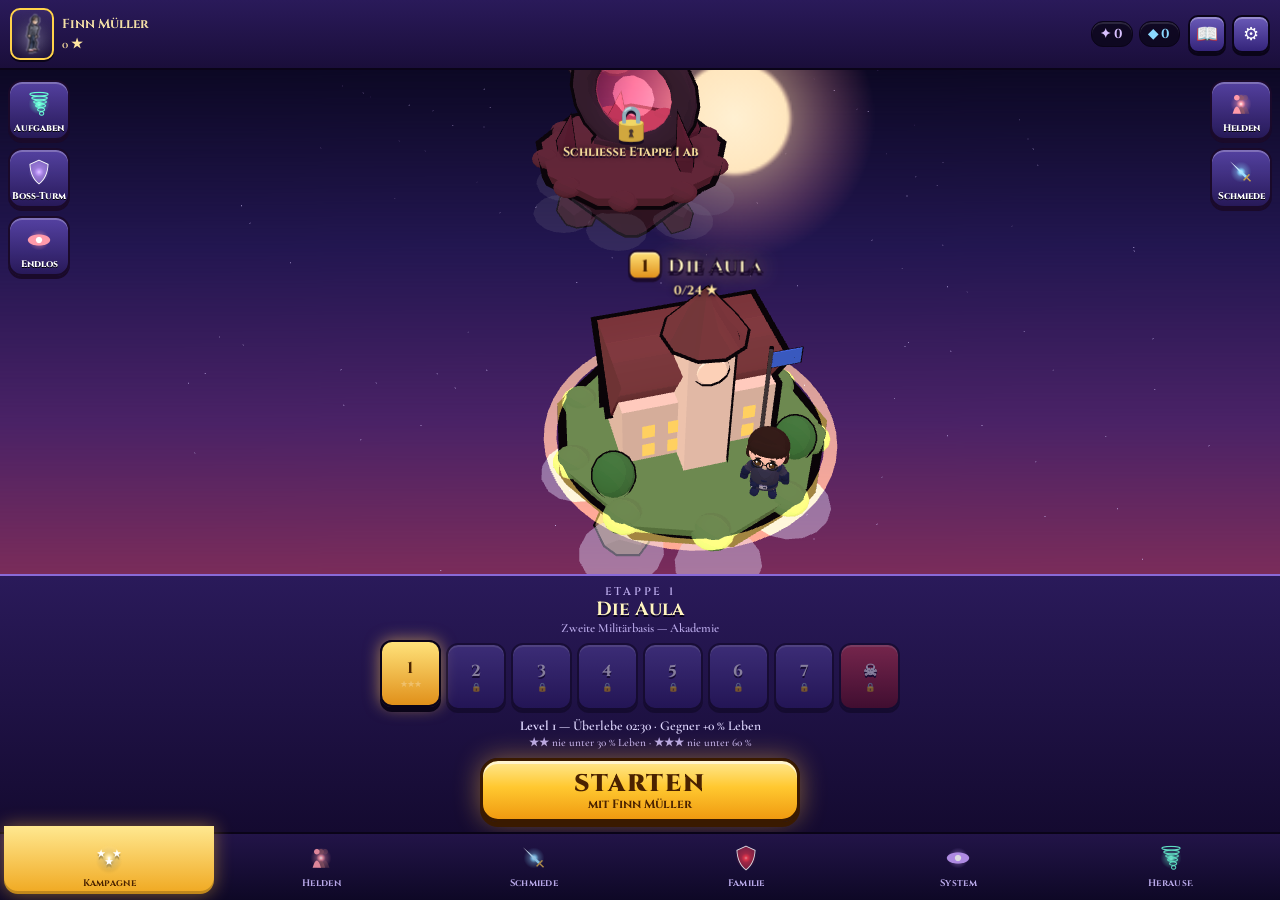
==== nachtfall/index.html @ ca260677 "Nachtfall: animierte 3D-Figuren fuer Helden, Begleiter und menschliche Bosse KayKit-Koerper (Kay Lou" ====
<!DOCTYPE html>
<html lang="de">
<head>
<meta charset="utf-8">
<title>Nachtfall — Blut · Schatten · Qi</title>
<meta name="viewport" content="width=device-width, initial-scale=1, maximum-scale=1, user-scalable=no, viewport-fit=cover">
<meta name="description" content="Nachtfall – ein Dark-Fantasy-Survivors-Spiel mit vielen Helden, Blut-, Schatten- und Qi-Kräften.">
<meta name="theme-color" content="#07040a">
<meta name="mobile-web-app-capable" content="yes">
<meta name="apple-mobile-web-app-capable" content="yes">
<meta name="apple-mobile-web-app-status-bar-style" content="black-translucent">
<meta name="apple-mobile-web-app-title" content="Nachtfall">
<link rel="manifest" href="manifest.webmanifest">
<link rel="apple-touch-icon" href="icons/apple-touch-icon.png">
<link rel="icon" href="icons/icon-192.png">
<link rel="stylesheet" href="style.css?v=1">
</head>
<body>
<canvas id="game"></canvas>
<div id="ui"></div>
<div id="boot"><div class="boot-title">NACHTFALL</div><div class="boot-sub" id="bootMsg">Die Nacht bricht herein …</div></div>
<!--SCRIPTS-->
<script src="src/00-core.js?v=4"></script>
<script src="src/01-artkit.js?v=4"></script>
<script src="src/02-heroes.js?v=4"></script>
<script src="src/03-enemies-art.js?v=4"></script>
<script src="src/04-world-art.js?v=4"></script>
<script src="src/05-data.js?v=4"></script>
<script src="src/06-fx.js?v=4"></script>
<script src="src/07-abilities.js?v=4"></script>
<script src="src/08-enemies.js?v=4"></script>
<script src="src/09-game.js?v=4"></script>
<script src="src/10-render.js?v=4"></script>
<script src="src/11-ui.js?v=4"></script>
<script src="src/13-finn.js?v=4"></script>
<script src="src/14-story-art.js?v=4"></script>
<script src="src/15-story.js?v=4"></script>
<script src="src/16-story-ui.js?v=4"></script>
<script src="src/17-companions.js?v=4"></script>
<script src="src/18-bible.js?v=4"></script>
<script src="src/19-draco.js?v=4"></script>
<script src="src/20-ulti.js?v=4"></script>
<script src="src/21-finn-arcade.js?v=4"></script>
<script src="src/22-helden.js?v=4"></script>
<script src="src/23-helden2.js?v=4"></script>
<script src="src/24-kampagne.js?v=4"></script>
<script src="src/25-drei.js?v=4"></script>
<script src="src/26-karte.js?v=4"></script>
<script src="src/27-evo.js?v=4"></script>
<script src="src/28-figuren.js?v=4"></script>
<script src="src/12-main.js?v=4"></script>
<!--/SCRIPTS-->
<script type="importmap">{"imports":{"three":"./vendor/three.module.min.js","three/addons/":"./vendor/addons/"}}</script>
<script type="module">import * as T3 from 'three'; import { GLTFLoader } from 'three/addons/loaders/GLTFLoader.js'; import * as SkU from 'three/addons/utils/SkeletonUtils.js'; window.THREE = T3; window.GLTFLoader = GLTFLoader; window.SkeletonUtils = SkU; window.dispatchEvent(new Event('three-ready'));</script>
<script>
  if ('serviceWorker' in navigator && location.protocol === 'https:') {
    window.addEventListener('load', function () { navigator.serviceWorker.register('sw.js').catch(function(){}); });
  }
</script>
</body>
</html>
---- nachtfall/style.css ----
@font-face { font-family: 'Cinzel'; src: url(fonts/cinzel.woff2) format('woff2'); font-weight: 400 900; font-display: swap; }
@font-face { font-family: 'Cormorant Garamond'; src: url(fonts/cormorant-700.woff2) format('woff2'); font-weight: 300 700; font-display: swap; }
/* Formen freischalten (Heldenansicht) */
.evlist { display: flex; flex-direction: column; gap: 5px; }
.evrow { display: flex; align-items: center; gap: 8px; padding: 5px 8px; border-radius: 10px; background: rgba(10,4,20,.55); border: 1px solid rgba(140,110,220,.25); }
.evrow.on { border-color: rgba(255,210,90,.45); }
.evrow > i { width: 10px; height: 10px; border-radius: 50%; flex: none; }
.evrow > div { flex: 1; min-width: 0; display: flex; flex-direction: column; line-height: 1.2; }
.evrow b { font-family: 'Cinzel', serif; font-size: 13px; color: #b8b0c8; }
.evrow small { font-size: 11.5px; color: var(--dim); }
.evok { color: #7aff9a; font-weight: 900; }
.evlk { font-size: 12px; color: #c8b0b0; white-space: nowrap; }
.evrow .btn { width: auto !important; flex: none; margin: 0 !important; padding: 5px 10px !important; font-size: 11.5px !important; line-height: 1.25; }
.evrow .btn small { font-size: 11px; }

:root {
  --bg: #07040a; --panel: #150b16; --panel2: #1f1020; --line: #5a2a36; --gold: #d8b36a; --gold2: #f3dfa6;
  --blood: #ff3a4e; --shadow: #a77bff; --qi: #4ff0cc; --text: #efe3d6; --dim: #a8969c;
  --safe-t: env(safe-area-inset-top, 0px); --safe-b: env(safe-area-inset-bottom, 0px);
  --safe-l: env(safe-area-inset-left, 0px); --safe-r: env(safe-area-inset-right, 0px);
}
* { margin: 0; padding: 0; box-sizing: border-box; -webkit-tap-highlight-color: transparent; }
html, body { width: 100%; height: 100%; overflow: hidden; background: var(--bg); color: var(--text);
  overscroll-behavior: none; touch-action: none; -webkit-user-select: none; user-select: none;
  font-family: 'Cormorant Garamond', Georgia, serif; font-weight: 600; }
body { position: fixed; inset: 0; }
canvas#game { position: absolute; inset: 0; display: block; touch-action: none; }
#ui { position: absolute; inset: 0; pointer-events: none; z-index: 5; }
#ui .screen, #ui button, #ui .interactive { pointer-events: auto; }
h1, h2, h3, .cinzel { font-family: 'Cinzel', serif; letter-spacing: .06em; }

/* ------------------------------------------------ Boot */
#boot { position: absolute; inset: 0; z-index: 50; display: flex; flex-direction: column; align-items: center; justify-content: center; gap: 14px;
  background: radial-gradient(120% 80% at 50% 30%, #2a0a18 0%, #0b0410 55%, #040206 100%); transition: opacity .6s; }
#boot.hide { opacity: 0; pointer-events: none; }
.boot-title { font-family: 'Cinzel', serif; font-weight: 800; font-size: 44px; letter-spacing: .18em;
  background: linear-gradient(180deg, #fff1d8 0%, #e0b060 45%, #8a1020 100%); -webkit-background-clip: text; background-clip: text; color: transparent;
  filter: drop-shadow(0 0 18px rgba(255,40,70,.45)); }
.boot-sub { color: var(--dim); letter-spacing: .12em; font-size: 16px; }

/* ------------------------------------------------ Grundbausteine */
.screen { position: absolute; inset: 0; display: flex; flex-direction: column; align-items: center; overflow-y: auto; -webkit-overflow-scrolling: touch;
  padding: calc(16px + var(--safe-t)) calc(16px + var(--safe-r)) calc(16px + var(--safe-b)) calc(16px + var(--safe-l)); touch-action: pan-y; }
.screen.dim { background: radial-gradient(120% 90% at 50% 20%, rgba(40,6,20,.72) 0%, rgba(6,2,8,.9) 70%); backdrop-filter: blur(2px); -webkit-backdrop-filter: blur(2px); }
.btn { font-family: 'Cinzel', serif; font-weight: 700; letter-spacing: .08em; color: var(--gold2); font-size: 17px;
  background: linear-gradient(180deg, #3a1420 0%, #1e0a12 100%); border: 1.5px solid #8a5a3a; border-radius: 10px;
  padding: 13px 22px; min-height: 50px; box-shadow: 0 0 0 1px #1a0508 inset, 0 6px 18px rgba(0,0,0,.5), 0 0 22px rgba(255,40,70,.12);
  cursor: pointer; transition: transform .08s, box-shadow .2s, filter .2s; text-shadow: 0 1px 0 #000; }
.btn:active { transform: scale(.97); filter: brightness(1.25); }
.btn.primary { background: linear-gradient(180deg, #8a1020 0%, #4a0612 100%); border-color: #e0b060; color: #fff4dc;
  box-shadow: 0 0 0 1px #2a0006 inset, 0 8px 22px rgba(0,0,0,.6), 0 0 28px rgba(255,40,70,.35); }
.btn.small { font-size: 13px; padding: 8px 12px; min-height: 38px; }
.btn.ghost { background: rgba(20,8,16,.6); }
.btn[disabled] { opacity: .45; filter: grayscale(.6); }
.panel { background: linear-gradient(180deg, rgba(34,14,26,.94), rgba(14,6,12,.96)); border: 1px solid #5a3040; border-radius: 14px;
  box-shadow: 0 0 0 1px rgba(0,0,0,.6) inset, 0 12px 40px rgba(0,0,0,.6); }
.tag { display: inline-block; font-family: 'Cinzel', serif; font-size: 10.5px; letter-spacing: .1em; padding: 2px 7px; border-radius: 20px; border: 1px solid currentColor; font-weight: 700; }
.t-blood { color: var(--blood); } .t-shadow { color: var(--shadow); } .t-qi { color: var(--qi); } .t-none { color: var(--gold); }
.row { display: flex; gap: 10px; align-items: center; }

/* ------------------------------------------------ Titel */
#title { justify-content: space-between; background: linear-gradient(180deg, rgba(6,2,8,.2) 0%, rgba(6,2,8,0) 30%, rgba(6,2,8,.55) 70%, rgba(6,2,8,.92) 100%); }
.logo { margin-top: 5vh; text-align: center; }
.logo h1 { font-size: clamp(46px, 13vw, 84px); font-weight: 800; letter-spacing: .14em; line-height: 1;
  background: linear-gradient(180deg, #fff6e4 0%, #f0c070 38%, #b01830 72%, #4a0610 100%); -webkit-background-clip: text; background-clip: text; color: transparent;
  filter: drop-shadow(0 0 22px rgba(255,30,60,.5)) drop-shadow(0 4px 0 rgba(0,0,0,.8)); }
.logo .sub { margin-top: 10px; font-family: 'Cinzel', serif; font-size: 13px; letter-spacing: .5em; color: #e8d0b0; }
.logo .sub b { color: var(--blood); } .logo .sub i { color: var(--shadow); font-style: normal; } .logo .sub u { color: var(--qi); text-decoration: none; }
.menu { display: flex; flex-direction: column; gap: 12px; width: min(340px, 86vw); margin-bottom: 4vh; }
.souls { font-family: 'Cinzel', serif; color: #d8c0ff; letter-spacing: .08em; font-size: 15px; text-align: center; }
.souls b { color: #fff; }
.foot { color: #6a5a60; font-size: 12px; text-align: center; letter-spacing: .06em; }

/* ------------------------------------------------ Heldenauswahl */
#select { gap: 12px; }
#select h2 { font-size: 22px; color: var(--gold2); margin-top: 4px; }
.heroes { display: grid; grid-template-columns: repeat(5, 1fr); gap: 6px; width: min(640px, 100%); }
.hcard { position: relative; border-radius: 12px; overflow: hidden; border: 1.5px solid #4a2a34; background: linear-gradient(180deg, #1c0e1a, #0c050a);
  aspect-ratio: 3 / 4.2; cursor: pointer; transition: transform .12s, border-color .2s, box-shadow .2s; }
.hcard canvas { position: absolute; inset: 0; width: 100%; height: 100%; }
.hcard .nm { position: absolute; left: 0; right: 0; bottom: 0; padding: 6px 4px 7px; text-align: center; font-family: 'Cinzel', serif; font-size: 10px; font-weight: 700;
  background: linear-gradient(0deg, rgba(0,0,0,.9), rgba(0,0,0,0)); letter-spacing: .04em; }
.hcard.sel { border-color: var(--gold); box-shadow: 0 0 0 1px #000 inset, 0 0 22px rgba(255,190,100,.35); transform: translateY(-2px); }
.hcard.locked canvas { filter: brightness(0) drop-shadow(0 0 1px #6a4a5a); }
.hcard .lock { position: absolute; top: 6px; right: 6px; font-size: 14px; }
.hdetail { width: min(560px, 100%); padding: 14px 14px 12px; }
.hdetail .ht { display: flex; justify-content: space-between; align-items: baseline; gap: 8px; flex-wrap: wrap; }
.hdetail h3 { font-size: 21px; color: #fff0dc; }
.hdetail .title2 { color: var(--dim); font-style: italic; font-size: 16px; }
.hdetail .role { font-family: 'Cinzel', serif; font-size: 11px; letter-spacing: .12em; color: var(--gold); margin: 2px 0 8px; }
.hdetail p { font-size: 16px; line-height: 1.32; color: #e6d8cc; }
.hdetail .blk { margin-top: 9px; }
.hdetail .blk b.lbl { font-family: 'Cinzel', serif; font-size: 11.5px; letter-spacing: .1em; color: var(--gold2); display: block; margin-bottom: 2px; }
.stats { display: grid; grid-template-columns: repeat(4, 1fr); gap: 6px; margin: 8px 0 2px; }
.stat { background: rgba(0,0,0,.35); border: 1px solid #3a2230; border-radius: 8px; padding: 5px 6px; text-align: center; }
.stat .k { font-family: 'Cinzel', serif; font-size: 9.5px; color: var(--dim); letter-spacing: .08em; }
.stat .v { font-size: 17px; color: #fff; }
.two { display: grid; grid-template-columns: 1fr 1fr; gap: 8px; }
.two ul { list-style: none; font-size: 15px; line-height: 1.3; }
.two .plus li::before { content: '+ '; color: #7dff9a; } .two .minus li::before { content: '− '; color: #ff7a7a; }
.builds { display: flex; flex-direction: column; gap: 4px; font-size: 15px; }
.builds span { color: var(--gold2); font-family: 'Cinzel', serif; font-size: 12px; letter-spacing: .05em; }
.selbar { display: flex; gap: 10px; width: calc(100% + 32px); position: sticky; bottom: calc(-16px - var(--safe-b)); padding: 12px 16px calc(14px + var(--safe-b)); margin: 0 -16px calc(-16px - var(--safe-b)); background: rgb(10,3,10); box-shadow: 0 -18px 18px rgb(10,3,10); z-index: 2; }
.selbar > * { max-width: 280px; }
.selbar .btn.ghost { background: #1e0a14; }
.selbar .btn { flex: 1; }
.diff { color: var(--gold); letter-spacing: 2px; }

/* ------------------------------------------------ HUD */
#hud { position: absolute; inset: 0; pointer-events: none; }
.topbar { position: absolute; left: 0; right: 0; top: 0; padding: calc(6px + var(--safe-t)) calc(10px + var(--safe-r)) 0 calc(10px + var(--safe-l)); }
.xpbar { height: 12px; border-radius: 7px; background: rgba(8,2,8,.85); border: 1px solid #6a4a3a; overflow: hidden; position: relative; box-shadow: 0 2px 8px rgba(0,0,0,.6); }
.xpfill { position: absolute; left: 0; top: 0; bottom: 0; width: 0%; background: linear-gradient(90deg, #6a0a2a, #d0183a 60%, #ff7a8a); box-shadow: 0 0 10px rgba(255,40,70,.8); transition: width .15s; }
.lvl { position: absolute; right: 6px; top: -1px; font-family: 'Cinzel', serif; font-size: 10.5px; font-weight: 800; color: #fff; text-shadow: 0 1px 2px #000; }
.hudrow { display: flex; justify-content: space-between; align-items: flex-start; margin-top: 6px; }
.hudrow > div:first-child { width: 36%; }
.slots { display: flex; flex-wrap: wrap; gap: 4px; }
.slot { width: 34px; height: 34px; border-radius: 7px; border: 1px solid #5a3a3a; background: rgba(10,4,10,.8); position: relative; overflow: hidden; }
.slot img { width: 100%; height: 100%; display: block; }
.slot .lv { position: absolute; right: 1px; bottom: 0; font-family: 'Cinzel', serif; font-size: 9.5px; font-weight: 800; color: #fff; text-shadow: 0 0 3px #000, 0 0 2px #000; }
.slot.fus { border-color: var(--gold); box-shadow: 0 0 8px rgba(255,200,100,.6); }
.slot.pas { width: 22px; height: 22px; border-radius: 50%; }
.timer { font-family: 'Cinzel', serif; font-weight: 800; font-size: 22px; color: #fff; text-shadow: 0 2px 6px #000, 0 0 12px rgba(255,60,80,.4); letter-spacing: .06em; text-align: center; }
.counts { text-align: right; font-family: 'Cinzel', serif; font-size: 13px; color: #e8dccf; text-shadow: 0 1px 3px #000; line-height: 1.35; }
.counts b { color: #fff; }
.pausebtn { pointer-events: auto; width: 40px; height: 40px; border-radius: 10px; border: 1px solid #6a4a3a; background: rgba(12,4,10,.7); color: var(--gold2); font-size: 16px; margin-top: 4px; }
.bossbar { position: absolute; left: 50%; transform: translateX(-50%); top: calc(118px + var(--safe-t)); width: min(420px, 78vw); display: none; text-align: center; }
.bossbar .bn { font-family: 'Cinzel', serif; font-size: 12.5px; font-weight: 800; letter-spacing: .12em; color: #ffd0b0; text-shadow: 0 1px 4px #000; margin-bottom: 3px; }
.bossbar .bb { height: 12px; border: 1px solid #b06a3a; background: rgba(10,2,4,.9); border-radius: 6px; overflow: hidden; }
.bossbar .bf { height: 100%; width: 100%; background: linear-gradient(90deg, #6a0a0a, #ff4a1a, #ffb040); box-shadow: 0 0 12px rgba(255,90,30,.8); transition: width .1s; }
.actions { position: absolute; right: calc(14px + var(--safe-r)); bottom: calc(18px + var(--safe-b)); display: flex; flex-direction: column; align-items: flex-end; gap: 12px; pointer-events: none; }
.abtn { pointer-events: auto; position: relative; border-radius: 50%; border: 2px solid #c9a24c; display: flex; align-items: center; justify-content: center;
  background: radial-gradient(circle at 40% 35%, #3a1624, #12060c); box-shadow: 0 6px 18px rgba(0,0,0,.6), 0 0 18px rgba(255,60,80,.25); touch-action: none; }
.abtn img { width: 62%; height: 62%; pointer-events: none; }
.abtn.ult { width: 78px; height: 78px; }
.abtn.dodge { width: 64px; height: 64px; margin-right: 44px; }
.abtn .cd { position: absolute; inset: -2px; border-radius: 50%; pointer-events: none; }
.abtn .cdt { position: absolute; inset: 0; display: flex; align-items: center; justify-content: center; font-family: 'Cinzel', serif; font-weight: 800; font-size: 18px; color: #fff; text-shadow: 0 0 4px #000, 0 0 2px #000; pointer-events: none; }
.abtn.ready { animation: readyPulse 1.6s infinite; }
.abtn .lbl { position: absolute; bottom: -15px; left: 50%; transform: translateX(-50%); white-space: nowrap; font-family: 'Cinzel', serif; font-size: 9.5px; letter-spacing: .08em; color: #e8d0b0; text-shadow: 0 1px 2px #000; pointer-events: none; }
@keyframes readyPulse { 0%,100% { box-shadow: 0 6px 18px rgba(0,0,0,.6), 0 0 12px rgba(255,200,120,.3); } 50% { box-shadow: 0 6px 18px rgba(0,0,0,.6), 0 0 26px rgba(255,200,120,.75); } }
.mech { position: absolute; left: calc(12px + var(--safe-l)); bottom: calc(20px + var(--safe-b)); font-family: 'Cinzel', serif; font-size: 11px; letter-spacing: .08em; color: #e8d8c8; text-shadow: 0 1px 3px #000; pointer-events: none; opacity: .92; }
.mech .mbar { width: 120px; height: 7px; border-radius: 4px; background: rgba(0,0,0,.7); border: 1px solid #5a3a3a; overflow: hidden; margin-top: 3px; }
.mech .mfill { height: 100%; width: 0%; }
.hint { position: absolute; left: 50%; bottom: calc(26% + var(--safe-b)); transform: translateX(-50%); font-size: 17px; color: #f0e0d0; text-shadow: 0 2px 6px #000; text-align: center; pointer-events: none; transition: opacity .6s; width: 90%; }
#hurt { position: absolute; inset: 0; pointer-events: none; opacity: 0; box-shadow: inset 0 0 90px 30px rgba(200,0,20,.75); transition: opacity .35s; }
#lowhp { position: absolute; inset: 0; pointer-events: none; opacity: 0; box-shadow: inset 0 0 70px 10px rgba(160,0,20,.6); animation: lowPulse 1s infinite; }
@keyframes lowPulse { 50% { box-shadow: inset 0 0 90px 24px rgba(200,0,30,.75); } }

/* ------------------------------------------------ Ansagen */
.announce { position: absolute; left: 0; right: 0; top: 24%; text-align: center; pointer-events: none; font-family: 'Cinzel', serif; font-weight: 800; letter-spacing: .1em;
  font-size: clamp(20px, 6vw, 30px); color: #fff0dc; text-shadow: 0 0 20px rgba(255,40,70,.8), 0 3px 0 #000; opacity: 0; transform: scale(.9); transition: opacity .3s, transform .3s; padding: 0 16px; }
.announce.show { opacity: 1; transform: scale(1); }
.announce.boss { color: #ffb070; text-shadow: 0 0 24px rgba(255,90,30,.9), 0 3px 0 #000; }
.announce.fusion { color: #ffe6a0; text-shadow: 0 0 24px rgba(255,200,100,.9), 0 3px 0 #000; }
.announce.qi { color: #9affe6; text-shadow: 0 0 24px rgba(80,240,200,.9), 0 3px 0 #000; }
.toast { position: absolute; left: 50%; top: calc(96px + var(--safe-t)); transform: translateX(-50%); background: rgba(14,4,10,.88); border: 1px solid #6a4a3a; border-radius: 10px; padding: 7px 14px;
  font-size: 15px; color: #f0e0d0; opacity: 0; transition: opacity .3s; pointer-events: none; white-space: nowrap; max-width: 92vw; overflow: hidden; text-overflow: ellipsis; }
.toast.show { opacity: 1; }

/* ------------------------------------------------ Stufenaufstieg */
#levelup { justify-content: center; gap: 10px; }
#levelup h2 { font-size: 26px; color: #ffe6c0; text-shadow: 0 0 18px rgba(255,60,80,.8); }
#levelup .lsub { color: var(--dim); font-size: 15px; margin-top: -6px; }
.cards { display: flex; flex-direction: column; gap: 10px; width: min(520px, 100%); }
@media (min-aspect-ratio: 5/4) { .cards { flex-direction: row; width: min(900px, 100%); } .card { flex: 1; flex-direction: column; text-align: center; } .card .ci { margin: 0 auto; } }
.card { display: flex; gap: 12px; align-items: flex-start; padding: 12px; border-radius: 14px; cursor: pointer; position: relative; text-align: left;
  background: linear-gradient(180deg, rgba(40,16,28,.97), rgba(16,6,12,.97)); border: 1.5px solid #6a3a44; color: var(--text); font: inherit;
  box-shadow: 0 10px 30px rgba(0,0,0,.6); transform: translateY(14px); opacity: 0; animation: cardIn .35s forwards; }
.card:nth-child(2) { animation-delay: .07s; } .card:nth-child(3) { animation-delay: .14s; }
@keyframes cardIn { to { transform: none; opacity: 1; } }
.card:active { filter: brightness(1.2); transform: scale(.98); }
.card .ci { width: 64px; height: 64px; flex: 0 0 64px; border-radius: 12px; border: 1px solid #5a3a3a; background: #0a0408; overflow: hidden; }
.card .ci img { width: 100%; height: 100%; }
.card .cb { flex: 1; min-width: 0; }
.card .cn { font-family: 'Cinzel', serif; font-weight: 800; font-size: 17px; color: #fff0dc; letter-spacing: .04em; }
.card .cm { display: flex; flex-wrap: wrap; gap: 5px; align-items: center; margin: 4px 0 5px; }
.card .cd { font-size: 16.5px; line-height: 1.28; color: #eadccf; }
.card .stars { color: #e0b060; letter-spacing: 2px; font-size: 13px; }
.card .stars i { color: #4a3a3a; font-style: normal; }
.card .new { color: #7dff9a; border-color: #7dff9a; }
.card.fusion { border: 2px solid #e0b060; background: linear-gradient(180deg, rgba(70,40,14,.97), rgba(26,10,8,.97)); box-shadow: 0 0 30px rgba(255,190,90,.45), 0 10px 30px rgba(0,0,0,.6); }
.card.fusion::before { content: ''; position: absolute; inset: -2px; border-radius: 15px; padding: 2px; background: conic-gradient(from var(--a, 0deg), #ff3a4e, #a77bff, #4ff0cc, #ffe6a0, #ff3a4e);
  -webkit-mask: linear-gradient(#000 0 0) content-box, linear-gradient(#000 0 0); -webkit-mask-composite: xor; mask-composite: exclude; animation: spin 3s linear infinite; }
@property --a { syntax: '<angle>'; initial-value: 0deg; inherits: false; }
@keyframes spin { to { --a: 360deg; } }
.card .next { font-size: 13.5px; color: var(--dim); margin-top: 4px; font-style: italic; }
.lvbar { display: flex; gap: 10px; }

/* ------------------------------------------------ Pause / Ende / Altar / Chronik */
.box { width: min(560px, 100%); padding: 16px; margin: auto 0; }
.box h2 { font-size: 24px; color: #ffe6c0; text-align: center; margin-bottom: 8px; }
.box .btns { display: flex; flex-direction: column; gap: 10px; margin-top: 14px; }
.buildlist { display: flex; flex-direction: column; gap: 6px; margin-top: 8px; }
.bl { display: flex; gap: 10px; align-items: center; font-size: 15.5px; }
.bl img { width: 34px; height: 34px; border-radius: 8px; border: 1px solid #5a3a3a; flex: 0 0 34px; }
.bl .bn2 { font-family: 'Cinzel', serif; font-size: 13px; color: #fff0dc; }
.kv { display: grid; grid-template-columns: 1fr auto; gap: 3px 12px; font-size: 16px; margin: 8px 0; }
.kv span:nth-child(even) { color: #fff; text-align: right; font-family: 'Cinzel', serif; font-size: 14px; }
.dmgrow { display: grid; grid-template-columns: 110px 1fr 56px; gap: 8px; align-items: center; font-size: 14.5px; margin: 3px 0; }
.dmgrow .bar { height: 8px; border-radius: 4px; background: rgba(0,0,0,.6); overflow: hidden; }
.dmgrow .bar i { display: block; height: 100%; }
.dmgrow .n { text-align: right; font-family: 'Cinzel', serif; font-size: 12px; }
.bigres { font-family: 'Cinzel', serif; font-weight: 800; font-size: clamp(30px, 9vw, 46px); text-align: center; letter-spacing: .1em; }
.bigres.win { color: #ffe6a0; text-shadow: 0 0 30px rgba(255,200,100,.8); }
.bigres.lose { color: #ff5a6a; text-shadow: 0 0 30px rgba(255,30,60,.8); }
.meta { display: flex; flex-direction: column; gap: 8px; margin-top: 8px; }
.mrow { display: flex; align-items: center; gap: 10px; padding: 9px 10px; border-radius: 10px; background: rgba(0,0,0,.3); border: 1px solid #3a2230; }
.mrow .mt { flex: 1; }
.mrow .mt b { font-family: 'Cinzel', serif; font-size: 13.5px; color: #fff0dc; display: block; }
.mrow .mt small { color: var(--dim); font-size: 14px; }
.pips { color: #e0b060; letter-spacing: 2px; font-size: 12px; }
.codex h3 { font-size: 15px; color: var(--gold2); margin: 12px 0 5px; }
.codex p, .codex li { font-size: 15.5px; line-height: 1.3; color: #e6d8cc; }
.codex ul { list-style: none; display: flex; flex-direction: column; gap: 5px; }
.codex li b { font-family: 'Cinzel', serif; font-size: 12.5px; }
.setrow { display: flex; justify-content: space-between; align-items: center; padding: 10px 0; border-bottom: 1px solid #2a1822; font-size: 16px; gap: 10px; }
.setrow input[type=range] { width: 50%; accent-color: #d0183a; }
.toggle { width: 52px; height: 30px; border-radius: 16px; background: #2a1820; border: 1px solid #6a4a3a; position: relative; flex: 0 0 52px; }
.toggle::after { content: ''; position: absolute; top: 3px; left: 3px; width: 22px; height: 22px; border-radius: 50%; background: #8a7a70; transition: left .15s, background .15s; }
.toggle.on { background: #5a0a1a; } .toggle.on::after { left: 25px; background: #ffd0a0; }
.hidden { display: none !important; }

.evo { position: absolute; left: 50%; top: calc(150px + var(--safe-t)); transform: translateX(-50%); width: min(360px, 88vw); text-align: center; pointer-events: none;
  background: radial-gradient(ellipse at 50% 0%, rgba(80,20,30,.92), rgba(10,4,10,.9)); border: 1px solid #c9a24c; border-radius: 14px; padding: 12px 14px;
  box-shadow: 0 0 40px rgba(255,190,100,.35); animation: evoIn .45s ease-out; transition: opacity .6s, transform .6s; }
.evo.out { opacity: 0; transform: translateX(-50%) translateY(-12px); }
@keyframes evoIn { from { opacity: 0; transform: translateX(-50%) scale(.8); } to { opacity: 1; transform: translateX(-50%) scale(1); } }
.evo .evk { font-family: 'Cinzel', serif; font-size: 11px; letter-spacing: .4em; color: var(--gold2); }
.evo .evn { font-family: 'Cinzel', serif; font-weight: 800; font-size: 21px; letter-spacing: .06em; text-shadow: 0 0 18px currentColor; margin: 2px 0 4px; }
.evo .evd { font-size: 15.5px; color: #eadccf; line-height: 1.3; }
.evo .evd.small { font-size: 13.5px; color: var(--dim); margin-top: 6px; }
.evo .evg { display: flex; justify-content: center; gap: 8px; margin-top: 8px; }
.evo .evg img { width: 34px; height: 34px; border-radius: 9px; border: 1px solid #c9a24c; }

.evo { padding: 8px 12px; }
.evo .evd { font-size: 14.5px; }
.mech #mechname { max-width: 52vw; white-space: nowrap; overflow: hidden; text-overflow: ellipsis; }

/* ------------------------------------------------ System-Fenster (Story) */
.syswin { background: linear-gradient(180deg, rgba(8,26,52,.93), rgba(4,12,28,.95)); border: 1px solid #4aa8ff; border-radius: 6px; padding: 12px 14px;
  box-shadow: 0 0 0 1px rgba(0,0,0,.6) inset, 0 0 24px rgba(60,160,255,.28); color: #d8ecff; }
.syswin.big { padding: 16px; }
.syshead { font-family: 'Cinzel', serif; font-size: 11.5px; letter-spacing: .22em; color: #8ad8ff; font-weight: 800; border-bottom: 1px solid rgba(74,168,255,.35); padding-bottom: 4px; margin-bottom: 6px; }
.systitle { font-family: 'Cinzel', serif; font-size: 26px; font-weight: 800; color: #ffffff; text-shadow: 0 0 16px rgba(90,180,255,.7); letter-spacing: .05em; }
.sysplace { font-family: 'Cinzel', serif; font-size: 12px; letter-spacing: .12em; color: #9ab8d8; margin-bottom: 6px; }
.sysp { font-size: 16px; line-height: 1.35; color: #dcecff; margin: 4px 0; }
.sysnote { font-size: 14px; color: #a8c4e0; margin-top: 4px; }
.syst { font-family: 'Cinzel', serif; font-size: 10px; letter-spacing: .3em; color: #8ad8ff; }
.sysbtn { background: linear-gradient(180deg, #0e3a6a 0%, #06182e 100%) !important; border-color: #4aa8ff !important; color: #e8f4ff !important; box-shadow: 0 0 26px rgba(60,160,255,.35) !important; line-height: 1.25; }
.btn small { font-family: 'Cormorant Garamond', serif; font-size: 13px; letter-spacing: .02em; color: #c8d8e8; }
.questline { font-size: 15px; color: #dcecff; display: flex; justify-content: space-between; gap: 8px; padding: 2px 0; }
.questline span { color: #8ad8ff; white-space: nowrap; }
.questline.done { color: #7dff9a; }
.statusrow { display: flex; gap: 10px; align-items: center; }
.statusrow canvas { width: 90px; height: 100px; flex: 0 0 90px; border: 1px solid rgba(74,168,255,.35); border-radius: 4px; background: rgba(0,10,30,.6); }
.chaps { display: grid; grid-template-columns: repeat(4, 1fr); gap: 6px; width: min(560px, 100%); margin: 10px 0; }
.chap { position: relative; border: 1px solid #2a5a8a; border-radius: 6px; overflow: hidden; background: #06101e; aspect-ratio: 1 / 1.05; cursor: pointer; }
.chap canvas { position: absolute; inset: 0; width: 100%; height: 100%; }
.chap .cn { position: absolute; left: 0; right: 0; bottom: 14px; padding: 0 2px; font-family: 'Cinzel', serif; font-size: 9px; word-break: break-word; hyphens: auto; font-weight: 800; color: #fff; text-align: center; text-shadow: 0 1px 3px #000, 0 0 6px #000; line-height: 1.1; }
.chap .cnum { color: #8ad8ff; }
.chap .cs { position: absolute; left: 0; right: 0; bottom: 2px; font-size: 11px; text-align: center; color: #9ad8a0; text-shadow: 0 1px 2px #000; }
.chap.locked .cs { color: #a0a0a8; }
.chap.sel { border-color: #8ad8ff; box-shadow: 0 0 16px rgba(90,180,255,.55); }
.sysmsg { position: absolute; left: 50%; transform: translateX(-50%); width: min(340px, 86vw); pointer-events: none; text-align: center; font-size: 15px;
  background: linear-gradient(180deg, rgba(8,26,52,.94), rgba(4,12,28,.94)); border: 1px solid #4aa8ff; border-radius: 6px; padding: 7px 10px; color: #e8f4ff;
  box-shadow: 0 0 22px rgba(60,160,255,.35); animation: evoIn .35s ease-out; transition: opacity .5s, transform .5s; }
.sysmsg.out { opacity: 0; transform: translateX(-50%) translateY(-10px); }
.sysmsg .syshead { margin-bottom: 3px; }
.questbox { position: absolute; left: calc(10px + var(--safe-l)); top: calc(162px + var(--safe-t)); max-width: 56vw; pointer-events: none; font-size: 12.5px; color: #dcecff;
  background: rgba(4,14,30,.55); border-left: 2px solid #4aa8ff; padding: 4px 8px; border-radius: 0 6px 6px 0; text-shadow: 0 1px 2px #000; }
.questbox .qh { font-family: 'Cinzel', serif; font-size: 10px; letter-spacing: .18em; color: #8ad8ff; font-weight: 800; }
.questbox .ql b { color: #8ad8ff; font-weight: 700; }
.questbox .ql.done { color: #7dff9a; }
#levelup.sysmode h2 { color: #e8f4ff; text-shadow: 0 0 18px rgba(90,180,255,.8); text-align: center; line-height: 1.1; }
#levelup.sysmode .card { border-color: #2a6aa8; background: linear-gradient(180deg, rgba(10,30,60,.97), rgba(4,12,28,.97)); }
.syswin .btns { display: flex; flex-direction: column; gap: 10px; margin-top: 14px; }
.syswin .btns .btn { width: 100%; }

.comps { display: flex; flex-wrap: wrap; gap: 6px; }
.comp { flex: 1 1 30%; min-width: 96px; background: rgba(0,10,30,.6); border: 1px solid #2a5a8a; border-radius: 6px; padding: 6px; color: #d8ecff; text-align: left; font: inherit; cursor: pointer; }
.comp b { font-family: 'Cinzel', serif; font-size: 11.5px; display: block; }
.comp small { font-size: 12.5px; color: #9ab8d8; }
.comp.on { border-color: #8ad8ff; box-shadow: 0 0 12px rgba(90,180,255,.5); background: rgba(20,60,110,.6); }
.comp[disabled] { opacity: .5; }

/* ------------------------------------------------ Hauptmenue mit Tabs (Kampagne) */
#home { padding: 0; overflow: hidden; background: linear-gradient(180deg, rgba(6,2,8,.55) 0%, rgba(6,2,8,.15) 30%, rgba(6,2,8,.7) 80%); }
.home { position: absolute; inset: 0; display: flex; flex-direction: column; }
.hometop { display: flex; align-items: center; gap: 8px; padding: calc(8px + var(--safe-t)) calc(10px + var(--safe-r)) 8px calc(10px + var(--safe-l)); background: linear-gradient(180deg, rgba(20,6,14,.95), rgba(20,6,14,.6)); border-bottom: 1px solid #4a2a34; }
.hprof { display: flex; align-items: center; gap: 8px; flex: 1; min-width: 0; }
.hprof canvas { width: 44px; height: 52px; border-radius: 10px; border: 1.5px solid var(--gold); background: #12060e; }
.hprof b { display: block; font-family: 'Cinzel', serif; font-size: 13px; color: var(--gold2); white-space: nowrap; overflow: hidden; text-overflow: ellipsis; }
.hprof small { color: #ffe6a0; font-size: 13px; }
.hcur { display: flex; flex-direction: column; align-items: flex-end; font-family: 'Cinzel', serif; font-size: 14px; font-weight: 700; }
.hbtns { display: flex; gap: 6px; }
.ibtn { width: 38px; height: 38px; border-radius: 10px; border: 1px solid #6a3a44; background: rgba(30,10,20,.8); color: var(--gold2); font-size: 18px; }
.hbody { flex: 1; overflow-y: auto; -webkit-overflow-scrolling: touch; touch-action: pan-y; padding: 12px calc(12px + var(--safe-r)) 16px calc(12px + var(--safe-l)); display: flex; flex-direction: column; align-items: center; gap: 10px; }
.hbody > * { width: min(560px, 100%); }
.tabbar { display: grid; grid-template-columns: repeat(6, 1fr); gap: 2px; padding: 6px calc(4px + var(--safe-r)) calc(6px + var(--safe-b)) calc(4px + var(--safe-l)); background: linear-gradient(180deg, #1a0812, #0a0306); border-top: 1.5px solid #6a3a2a; }
.tabb { display: flex; flex-direction: column; align-items: center; gap: 1px; padding: 4px 0; border: 0; border-radius: 10px; background: transparent; color: var(--dim); font-family: 'Cinzel', serif; font-size: 9.5px; font-weight: 700; letter-spacing: .03em; }
.tabb img { width: 34px; height: 34px; opacity: .7; }
.tabb.on { background: linear-gradient(180deg, #6a3a10, #3a1a08); color: #fff0c0; box-shadow: 0 0 14px rgba(255,190,90,.3); }
.tabb.on img { opacity: 1; transform: scale(1.1); }
.etnav { display: flex; align-items: center; gap: 8px; }
.ettitle { flex: 1; text-align: center; }
.etnum { font-family: 'Cinzel', serif; color: var(--dim); font-size: 12px; letter-spacing: .2em; }
.etname { font-family: 'Cinzel', serif; font-size: 24px; font-weight: 800; color: var(--gold2); text-shadow: 0 0 16px rgba(255,120,60,.4); }
.etsub { color: var(--dim); font-size: 13px; }
.etcard { position: relative; height: 150px; border-radius: 16px; overflow: hidden; border: 1.5px solid #6a3a44; background: #0e060c; }
.etcard canvas { position: absolute; inset: 0; width: 100%; height: 100%; }
.etlock { position: absolute; inset: 0; display: flex; align-items: center; justify-content: center; font-family: 'Cinzel', serif; color: #ffb0b0; background: rgba(0,0,0,.4); }
.lvgrid { display: grid; grid-template-columns: repeat(4, 1fr); gap: 8px; }
.lvnode { display: flex; flex-direction: column; align-items: center; justify-content: center; gap: 2px; aspect-ratio: 1.3; border-radius: 14px; border: 1.5px solid #6a4a3a; background: linear-gradient(180deg, #2a1420, #140810); color: var(--gold2); font-family: 'Cinzel', serif; }
.lvnode b { font-size: 20px; }
.lvnode i { font-style: normal; color: #ffc840; font-size: 12px; letter-spacing: 1px; }
.lvnode.sel { border-color: var(--gold); box-shadow: 0 0 18px rgba(255,190,90,.45); transform: translateY(-2px); }
.lvnode.boss { background: linear-gradient(180deg, #5a0a18, #2a0408); border-color: #c83a4a; }
.lvnode.locked { opacity: .45; }
.lvinfo { text-align: center; font-size: 15px; min-height: 40px; }
.lvinfo small { color: var(--dim); font-size: 13px; }
.startbtn { font-size: 26px; padding: 12px; display: flex; flex-direction: column; align-items: center; background: linear-gradient(180deg, #e0a030 0%, #a05a10 100%); color: #2a1004; border-color: #fff0c0; text-shadow: none; }
.startbtn small { font-size: 12px; letter-spacing: .05em; }
.hmini { padding: 12px 14px; }
.hmini .btn { width: 100%; margin-top: 6px; }
.hmark { position: absolute; top: 4px; right: 6px; color: #7aff9a; font-weight: 800; }
.gearlist { display: flex; flex-direction: column; gap: 8px; }
.gearrow, .famrow { display: flex; align-items: center; gap: 10px; padding: 8px 10px; border-radius: 12px; border: 1.5px solid var(--rc, #5a3040); background: linear-gradient(180deg, rgba(34,14,26,.94), rgba(14,6,12,.96)); }
.famrow.locked { opacity: .5; }
.gicon { position: relative; width: 56px; height: 56px; border-radius: 10px; border: 2px solid var(--rc, #5a3040); overflow: hidden; flex: none; }
.gicon img { width: 100%; height: 100%; }
.gicon span { position: absolute; left: 0; right: 0; bottom: 0; text-align: center; font-size: 11px; font-family: 'Cinzel', serif; background: rgba(0,0,0,.6); }
.gtxt { flex: 1; min-width: 0; display: flex; flex-direction: column; }
.gtxt b { font-family: 'Cinzel', serif; font-size: 14px; color: var(--gold2); }
.gtxt small { color: var(--dim); font-size: 13px; }
.famdot { width: 16px; height: 16px; border-radius: 50%; flex: none; box-shadow: 0 0 10px currentColor; }
.tgrid { display: grid; grid-template-columns: repeat(3, 1fr); gap: 8px; }
.tcard { display: flex; flex-direction: column; align-items: center; text-align: center; gap: 2px; padding: 8px 6px; border-radius: 12px; border: 1.5px solid #6a4a8a; background: linear-gradient(180deg, #2a1440, #120820); }
.tcard.dim { opacity: .55; filter: grayscale(.5); }
.tcard img { width: 52px; height: 52px; border-radius: 10px; }
.tcard b { font-family: 'Cinzel', serif; font-size: 12px; color: #f0e0ff; }
.tcard small { color: var(--dim); font-size: 12px; line-height: 1.1; }
.tstars { color: #ffc840; font-size: 12px; letter-spacing: 1px; }
.tstars i { color: #4a3a5a; font-style: normal; }
.evcard { display: flex; align-items: center; gap: 10px; padding: 14px; border-radius: 14px; border: 1.5px solid #8a5a3a; background: linear-gradient(135deg, var(--ec), #140810); }
.evcard > div { flex: 1; display: flex; flex-direction: column; }
.evcard b { font-family: 'Cinzel', serif; font-size: 18px; color: var(--gold2); }
.evcard small { color: #d8c8c8; font-size: 13px; }
.bigstars { text-align: center; font-size: 40px; letter-spacing: 6px; color: #3a2a3a; }
.bigstars .on { color: #ffc840; text-shadow: 0 0 16px rgba(255,200,64,.6); }
#home .heroes { grid-template-columns: repeat(4, 1fr); }

/* ------------------------------------------------ 3D-Kampagnenkarte und glaenzendes Menue */
.hbody.k3 { padding: 0; gap: 0; overflow: hidden; }
.hbody.k3 > * { width: 100%; }
.map3d { position: relative; flex: 1; min-height: 0; overflow: hidden; background: #140c30; }
.mapslot, .map3dcv { position: absolute; inset: 0; width: 100%; height: 100%; display: block; touch-action: none; }
.maplabels { position: absolute; inset: 0; pointer-events: none; }
.mlab { position: absolute; left: 0; top: 0; display: flex; flex-direction: column; align-items: center; gap: 2px; white-space: nowrap; will-change: transform; }
.mlt { display: flex; align-items: center; gap: 6px; }
.mnum { display: inline-flex; align-items: center; justify-content: center; min-width: 34px; height: 30px; padding: 0 6px; border-radius: 9px; font-family: 'Cinzel', serif; font-weight: 800; font-size: 17px; color: #fff; background: linear-gradient(180deg, #8a6ad8, #4a2a8a); border: 2px solid #1a0a2a; box-shadow: 0 2px 0 #1a0a2a, inset 0 2px 0 rgba(255,255,255,.35); text-shadow: 0 2px 0 #1a0a2a; }
.mlt b { font-family: 'Cinzel', serif; font-size: 20px; font-weight: 800; color: #fff; letter-spacing: .02em; -webkit-text-stroke: 1px #1a0a2a; text-shadow: 0 3px 0 #1a0a2a, 0 0 18px rgba(160,120,255,.6); }
.mlab small { font-family: 'Cinzel', serif; font-size: 12.5px; font-weight: 700; color: #ffe6a0; text-shadow: 0 2px 0 #1a0a2a, 0 0 6px #000; }
.mlab.sel .mnum { background: linear-gradient(180deg, #ffe27a, #e0901a); color: #4a2400; text-shadow: none; }
.mlab.sel .mlt b { color: #fff4c0; text-shadow: 0 3px 0 #1a0a2a, 0 0 22px rgba(255,200,90,.8); }
.mlab.locked .mnum { background: linear-gradient(180deg, #5a5068, #2a2436); color: #b8b0c8; }
.mlab.locked .mlt b { color: #c8c0d8; }
.mlab.locked small { color: #d8d0e8; }
.mlock { font-size: 34px; line-height: 1; filter: drop-shadow(0 3px 0 #1a0a2a) grayscale(.3); }
.mside { position: absolute; top: 10px; display: flex; flex-direction: column; gap: 8px; z-index: 2; }
.mside.l { left: calc(8px + var(--safe-l)); } .mside.r { right: calc(8px + var(--safe-r)); }
.sbtn { position: relative; width: 62px; padding: 4px 0 3px; border-radius: 14px; border: 2px solid #1a0a2a; background: linear-gradient(180deg, rgba(90,70,170,.92), rgba(40,26,90,.92)); box-shadow: 0 3px 0 #1a0a2a, inset 0 2px 0 rgba(255,255,255,.25); display: flex; flex-direction: column; align-items: center; color: #fff; font-family: 'Cinzel', serif; font-size: 9.5px; font-weight: 800; text-shadow: 0 1px 0 #000; }
.sbtn img { width: 36px; height: 36px; }
.sbtn:active { transform: translateY(2px); box-shadow: 0 1px 0 #1a0a2a; }
.dot { position: absolute; top: -6px; right: -6px; width: 20px; height: 20px; border-radius: 50%; background: radial-gradient(circle at 35% 30%, #ff8a8a, #e01a2a); border: 2px solid #fff; color: #fff; font-style: normal; font-size: 12px; font-weight: 900; line-height: 16px; }
.backcur { position: absolute; left: 50%; bottom: 10px; transform: translateX(-50%); border: 0; background: none; color: #fff; font-family: 'Cinzel', serif; font-weight: 800; font-size: 14px; text-shadow: 0 2px 0 #1a0a2a, 0 0 10px #000; z-index: 2; }
.backcur span { font-size: 30px; line-height: .6; display: inline-block; animation: bob 1.2s ease-in-out infinite; }
@keyframes bob { 50% { transform: translateY(5px); } }
.campsheet { flex: none; padding: 10px calc(12px + var(--safe-r)) 10px calc(12px + var(--safe-l)); background: linear-gradient(180deg, #2a1a5a, #140a30); border-top: 2px solid #8a6ad8; box-shadow: 0 -6px 20px rgba(0,0,0,.5); display: flex; flex-direction: column; gap: 8px; align-items: center; }
.cshead { display: flex; flex-direction: column; align-items: center; line-height: 1.15; }
.csnum { font-family: 'Cinzel', serif; font-size: 11px; letter-spacing: .25em; color: #b8a8e8; }
.cshead b { font-family: 'Cinzel', serif; font-size: 19px; color: #fff4c0; text-shadow: 0 2px 0 #0a0418; }
.cshead small { color: #b8a8e8; font-size: 12.5px; }
.lvrow { display: grid; grid-template-columns: repeat(8, 1fr); gap: 5px; width: min(520px, 100%); }
.lvdot { display: flex; flex-direction: column; align-items: center; justify-content: center; aspect-ratio: 0.9; border-radius: 12px; border: 2px solid #0a0418; background: linear-gradient(180deg, #5a4aa8, #2a1a6a); box-shadow: 0 3px 0 #0a0418, inset 0 2px 0 rgba(255,255,255,.25); color: #fff; font-family: 'Cinzel', serif; padding: 0; }
.lvdot b { font-size: 16px; text-shadow: 0 2px 0 #0a0418; }
.lvdot i { font-style: normal; font-size: 8.5px; color: #ffd24a; letter-spacing: -1px; }
.lvdot i u { text-decoration: none; color: rgba(255,255,255,.25); }
.lvdot.boss { background: linear-gradient(180deg, #d83a4a, #6a0a1a); }
.lvdot.sel { background: linear-gradient(180deg, #ffe27a, #e0901a); color: #4a2400; transform: translateY(-3px); box-shadow: 0 5px 0 #0a0418, 0 0 16px rgba(255,200,90,.6); }
.lvdot.sel b { text-shadow: none; }
.lvdot.locked { opacity: .45; }
.csinfo { font-size: 13.5px; color: #e0d8ff; text-align: center; min-height: 18px; }
.bigplay { width: min(320px, 86%); padding: 10px 0 8px; border-radius: 18px; border: 3px solid #3a1a00; background: linear-gradient(180deg, #ffe890 0%, #ffc830 45%, #f09a10 100%); box-shadow: 0 5px 0 #3a1a00, inset 0 3px 0 rgba(255,255,255,.6), 0 0 26px rgba(255,190,60,.45); color: #4a2200; font-family: 'Cinzel', serif; display: flex; flex-direction: column; align-items: center; line-height: 1.1; }
.bigplay b { font-size: 24px; font-weight: 900; letter-spacing: .08em; }
.bigplay small { font-size: 12px; font-weight: 700; }
.bigplay:active { transform: translateY(3px); box-shadow: 0 2px 0 #3a1a00; }
.bigplay[disabled] { filter: grayscale(.8) brightness(.7); }
/* glaenzende Kopf- und Fussleiste */
.hometop { background: linear-gradient(180deg, #2a1a5a, #1a0e3a); border-bottom: 2px solid #0a0418; box-shadow: 0 3px 12px rgba(0,0,0,.5); }
.hprof canvas { border: 2px solid #ffd24a; box-shadow: 0 2px 0 #0a0418; background: linear-gradient(180deg, #3a2a6a, #1a0e3a); }
.hcur { flex-direction: row; gap: 6px; }
.hcur span { padding: 3px 10px 3px 8px; border-radius: 12px; background: rgba(8,4,20,.75); border: 1.5px solid #0a0418; box-shadow: inset 0 2px 0 rgba(255,255,255,.12); font-size: 13px; }
.ibtn { border: 2px solid #0a0418; background: linear-gradient(180deg, #6a5ab8, #34247a); box-shadow: 0 3px 0 #0a0418, inset 0 2px 0 rgba(255,255,255,.3); color: #fff; }
.tabbar { background: linear-gradient(180deg, #221448, #0e0826); border-top: 2px solid #0a0418; padding-top: 0; align-items: end; }
.tabb { color: #b8a8e8; padding: 6px 0 4px; border-radius: 0 0 12px 12px; }
.tabb img { width: 36px; height: 36px; opacity: .85; }
.tabb.on { background: linear-gradient(180deg, #ffe890, #f0a820); color: #4a2200; box-shadow: 0 0 18px rgba(255,190,60,.45), inset 0 -3px 0 rgba(0,0,0,.2); border-radius: 0 0 14px 14px; margin-top: -10px; padding-top: 14px; }
.tabb.on img { transform: scale(1.25); filter: drop-shadow(0 2px 0 rgba(0,0,0,.4)); }
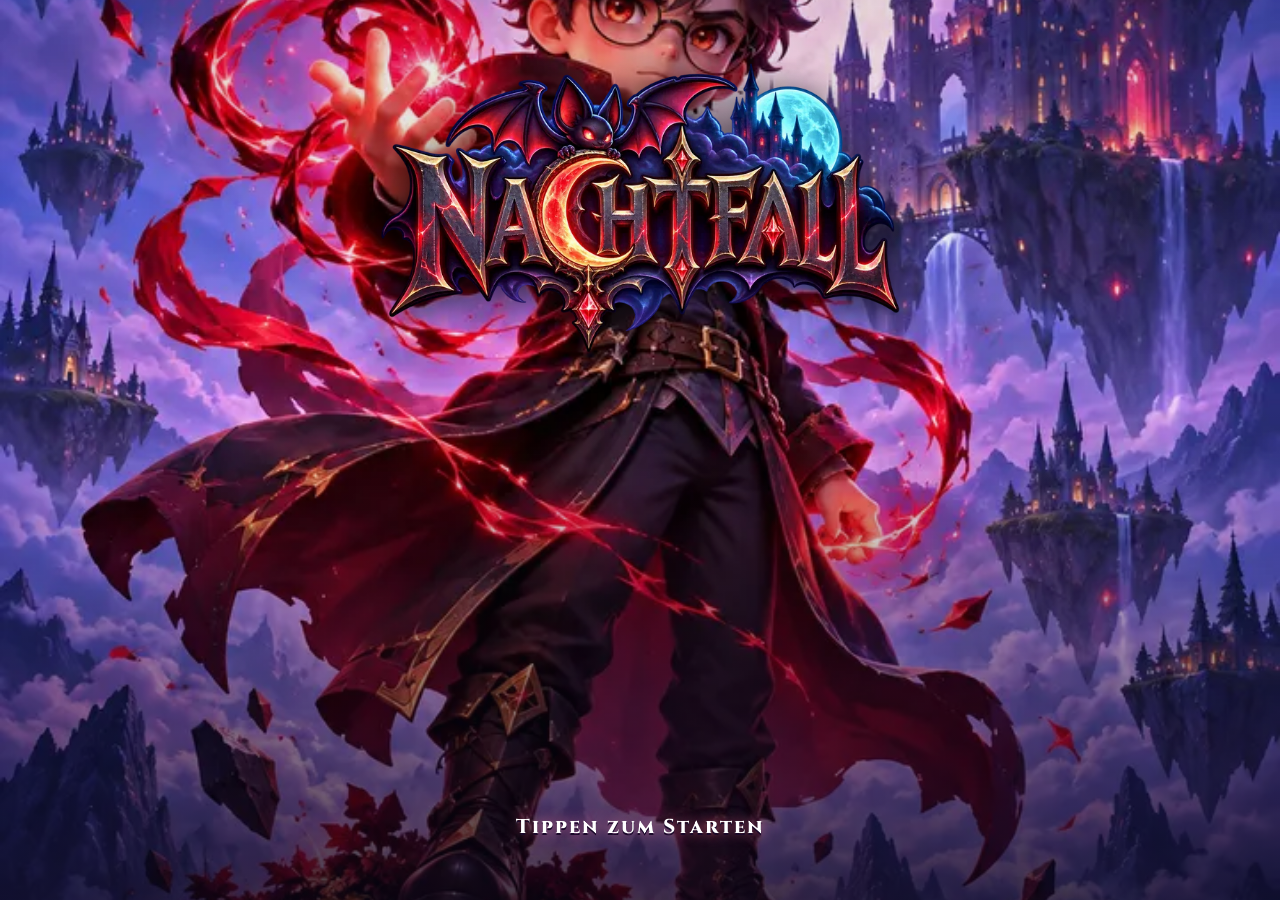
==== commit bfcb1d40: "Nachtfall: gemalte Grafiken im Menue Titelbild mit Logo als Startbildschirm, Heldenportraets auf den" ====
--- a/nachtfall/index.html
+++ b/nachtfall/index.html
@@ -48,6 +48,7 @@
 <script src="src/26-karte.js?v=4"></script>
 <script src="src/27-evo.js?v=4"></script>
 <script src="src/28-figuren.js?v=4"></script>
+<script src="src/29-bilder.js?v=4"></script>
 <script src="src/12-main.js?v=4"></script>
 <!--/SCRIPTS-->
 <script type="importmap">{"imports":{"three":"./vendor/three.module.min.js","three/addons/":"./vendor/addons/"}}</script>
--- a/nachtfall/style.css
+++ b/nachtfall/style.css
@@ -407,3 +407,21 @@
 .tabb img { width: 36px; height: 36px; opacity: .85; }
 .tabb.on { background: linear-gradient(180deg, #ffe890, #f0a820); color: #4a2200; box-shadow: 0 0 18px rgba(255,190,60,.45), inset 0 -3px 0 rgba(0,0,0,.2); border-radius: 0 0 14px 14px; margin-top: -10px; padding-top: 14px; }
 .tabb.on img { transform: scale(1.25); filter: drop-shadow(0 2px 0 rgba(0,0,0,.4)); }
+/* ------------------------------------------------ Gemalte Grafiken */
+.curimg { width: 20px; height: 20px; vertical-align: -5px; margin-right: 1px; filter: drop-shadow(0 1px 1px rgba(0,0,0,.6)); }
+.ibtn.hasimg { padding: 0; background: none; border: 0; box-shadow: none; }
+.ibtn.hasimg img { width: 42px; height: 42px; filter: drop-shadow(0 2px 2px rgba(0,0,0,.6)); }
+.hprof img.hport { width: 48px; height: 52px; object-fit: cover; object-position: 50% 20%; border-radius: 10px; border: 2px solid #ffd24a; box-shadow: 0 2px 0 #0a0418; background: linear-gradient(180deg, #3a2a6a, #1a0e3a); }
+.hcard img.hport { position: absolute; inset: 0; width: 100%; height: 100%; object-fit: cover; object-position: 50% 15%; }
+.hcard.locked img.hport { filter: brightness(0.12) saturate(0) drop-shadow(0 0 1px #6a4a5a); }
+.gicon img { object-fit: contain; }
+.tabb img { object-fit: contain; }
+.sbtn img { object-fit: contain; }
+.splash { position: fixed; inset: 0; z-index: 9999; display: flex; flex-direction: column; align-items: center; justify-content: flex-end; padding-bottom: calc(60px + var(--safe-b)); background: #0c0824; transition: opacity .45s; cursor: pointer; }
+.splash.out { opacity: 0; pointer-events: none; }
+.splbg { position: absolute; inset: 0; background-size: cover; background-position: center; }
+.splbg::after { content: ''; position: absolute; inset: 0; background: linear-gradient(180deg, rgba(8,4,20,.1) 0%, rgba(8,4,20,0) 45%, rgba(8,4,20,.75) 100%); }
+.spllogo { position: absolute; top: calc(6% + var(--safe-t)); left: 50%; transform: translateX(-50%); width: min(86vw, 520px); filter: drop-shadow(0 6px 18px rgba(0,0,0,.7)); }
+.spltitle { position: absolute; top: 10%; font-family: 'Cinzel', serif; color: #fff4c0; font-size: 44px; }
+.spltap { position: relative; font-family: 'Cinzel', serif; font-weight: 800; color: #fff; font-size: 20px; letter-spacing: .1em; text-shadow: 0 2px 0 #1a0a2a, 0 0 14px rgba(255,120,160,.8); animation: spltap 1.4s ease-in-out infinite; }
+@keyframes spltap { 50% { opacity: .45; } }
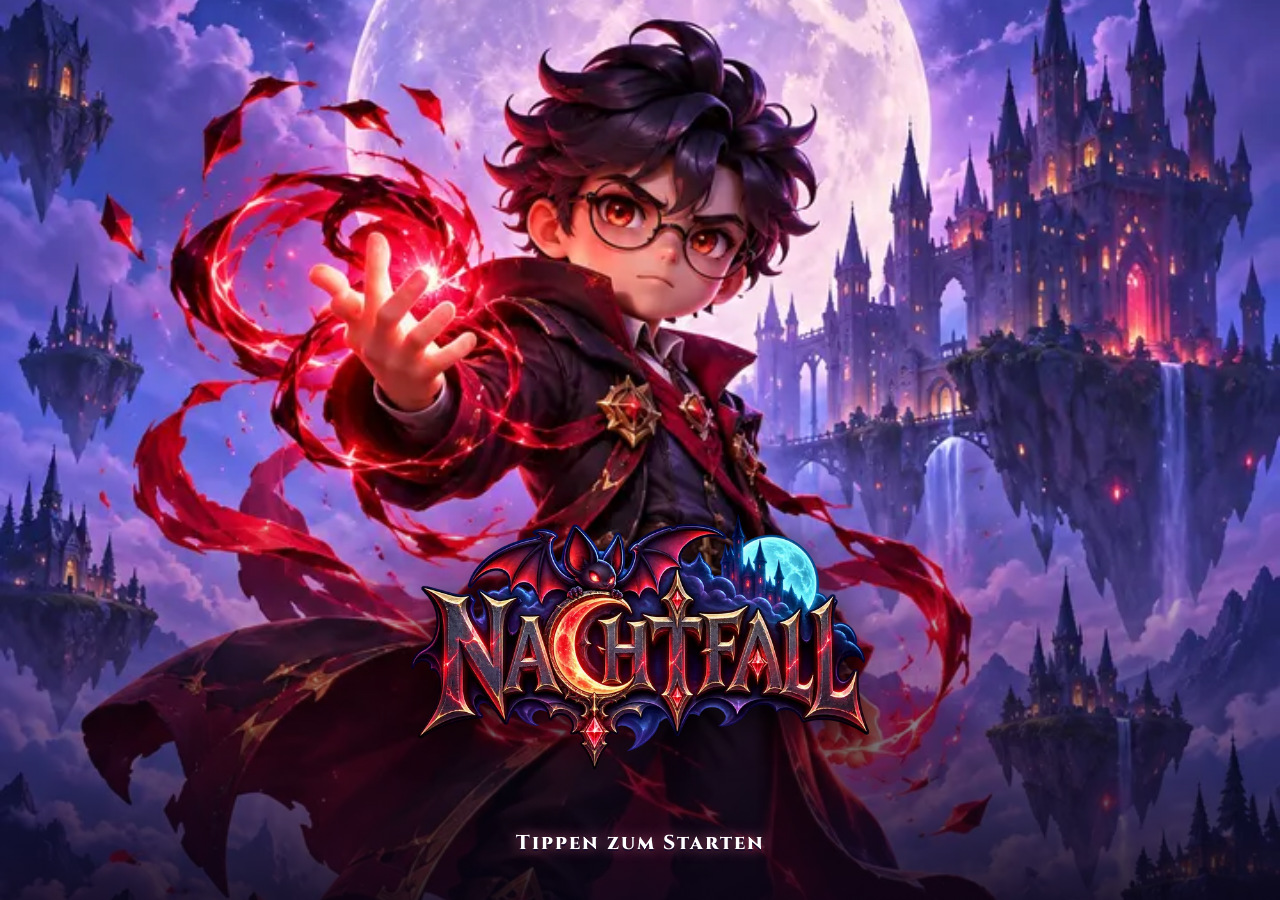
==== commit 4d0832f7: "Nachtfall: Etappen nach dem Buch – Etappe 1 'Die Militaerakademie' mit 15 Stufen Etappen sind jetzt " ====
--- a/nachtfall/index.html
+++ b/nachtfall/index.html
@@ -43,6 +43,7 @@
 <script src="src/21-finn-arcade.js?v=4"></script>
 <script src="src/22-helden.js?v=4"></script>
 <script src="src/23-helden2.js?v=4"></script>
+<script src="src/23b-etappen.js?v=4"></script>
 <script src="src/24-kampagne.js?v=4"></script>
 <script src="src/25-drei.js?v=4"></script>
 <script src="src/26-karte.js?v=4"></script>
--- a/nachtfall/style.css
+++ b/nachtfall/style.css
@@ -417,11 +417,18 @@
 .gicon img { object-fit: contain; }
 .tabb img { object-fit: contain; }
 .sbtn img { object-fit: contain; }
-.splash { position: fixed; inset: 0; z-index: 9999; display: flex; flex-direction: column; align-items: center; justify-content: flex-end; padding-bottom: calc(60px + var(--safe-b)); background: #0c0824; transition: opacity .45s; cursor: pointer; }
+.splash { position: fixed; inset: 0; z-index: 9999; display: flex; flex-direction: column; align-items: center; justify-content: flex-end; padding-bottom: calc(44px + var(--safe-b)); background: #0c0824; transition: opacity .45s; cursor: pointer; }
 .splash.out { opacity: 0; pointer-events: none; }
 .splbg { position: absolute; inset: 0; background-size: cover; background-position: center; }
-.splbg::after { content: ''; position: absolute; inset: 0; background: linear-gradient(180deg, rgba(8,4,20,.1) 0%, rgba(8,4,20,0) 45%, rgba(8,4,20,.75) 100%); }
-.spllogo { position: absolute; top: calc(6% + var(--safe-t)); left: 50%; transform: translateX(-50%); width: min(86vw, 520px); filter: drop-shadow(0 6px 18px rgba(0,0,0,.7)); }
+.splbg { background-position: 50% 30%; }
+.splbg::after { content: ''; position: absolute; inset: 0; background: linear-gradient(180deg, rgba(8,4,20,0) 0%, rgba(8,4,20,0) 55%, rgba(8,4,20,.85) 100%); }
+.spllogo { position: absolute; bottom: calc(96px + var(--safe-b)); left: 50%; transform: translateX(-50%); width: min(84vw, 460px); filter: drop-shadow(0 6px 18px rgba(0,0,0,.7)); }
 .spltitle { position: absolute; top: 10%; font-family: 'Cinzel', serif; color: #fff4c0; font-size: 44px; }
 .spltap { position: relative; font-family: 'Cinzel', serif; font-weight: 800; color: #fff; font-size: 20px; letter-spacing: .1em; text-shadow: 0 2px 0 #1a0a2a, 0 0 14px rgba(255,120,160,.8); animation: spltap 1.4s ease-in-out infinite; }
 @keyframes spltap { 50% { opacity: .45; } }
+/* Stufen nach dem Buch */
+.lvrow { grid-template-columns: repeat(8, 1fr); row-gap: 7px; }
+.csname { display: block; font-family: 'Cinzel', serif; color: #fff4c0; font-size: 15px; margin-bottom: 2px; }
+.cstext { margin: 2px 0 4px; font-size: 13px; line-height: 1.3; color: #d8d0f0; font-style: italic; }
+.csgoal { font-size: 13.5px; font-weight: 700; color: #ffd86a; margin-bottom: 2px; }
+.csinfo { max-width: 520px; }
